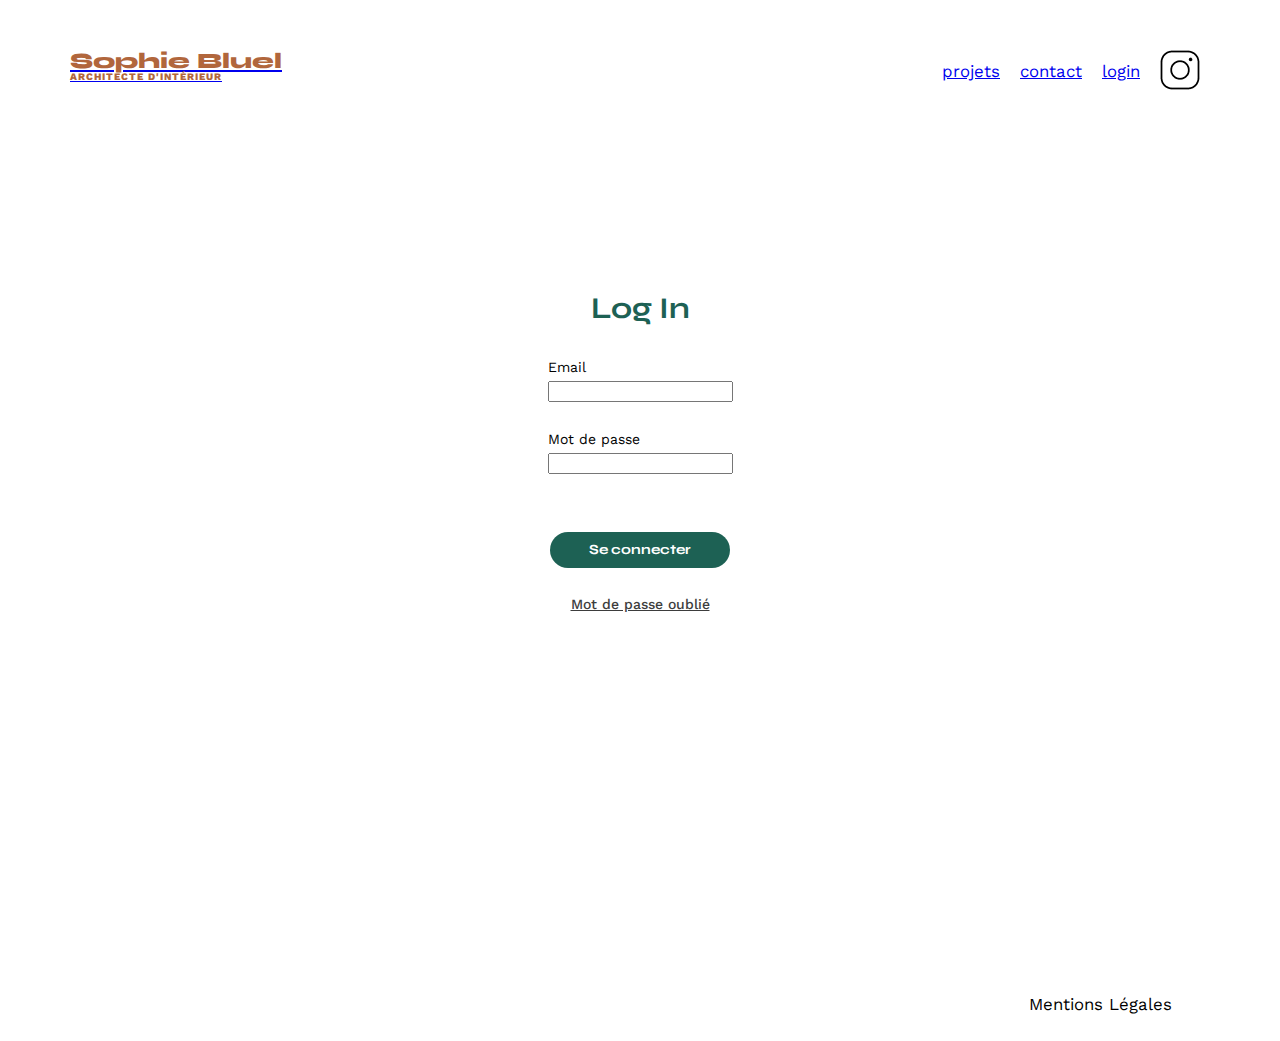
==== FrontEnd/login.html @ 217ebd16 "page login html css" ====
<!DOCTYPE html>
<html lang="fr">
  <head>
    <meta charset="UTF-8" />
    <title>Sophie Bluel - Architecte d'intérieur</title>
    <meta name="viewport" content="width=device-width, initial-scale=1.0" />
    <link rel="preconnect" href="https://fonts.googleapis.com" />
    <link rel="preconnect" href="https://fonts.gstatic.com" crossorigin />
    <link
      href="https://fonts.googleapis.com/css2?family=Syne:wght@700;800&family=Work+Sans&display=swap"
      rel="stylesheet"
    />
    <meta name="description" content="" />
    <link rel="stylesheet" href="./assets/style.css" />
  </head>
  <body>
    <header>
      <a href="index.html">
        <h1>Sophie Bluel <span>ARCHITECTE D'INTÉRIEUR</span></h1>
      </a>
      <nav>
        <ul>
          <li><a class="header_navLink" href="#">projets</a></li>
          <li><a class="header_navLink" href="#">contact</a></li>
          <li><a class="header_navLink" href="login.html">login</a></li>
          <li>
            <img
              class="instagramLogo"
              src="./assets/icons/instagram.png"
              alt="Instagram"
            />
          </li>
        </ul>
      </nav>
    </header>
    <main>
      <section class="logIn">
        <h2 class="logIn_title">Log In</h2>
        <form id="logIn" class="logIn_form" method="post">
          <label class="logIn_formLabel" for="email">Email</label>
          <input
            class="formInput logIn_formInput formInput_email"
            type="email"
            name="email"
            id="email"
          />
          <label class="logIn_formLabel" for="pass">Mot de passe</label>
          <input
            class="formInput logIn_formInput formInput_password"
            type="password"
            name="password"
            id="pass"
          />
          <div class="errorMessage"></div>
          <input class="logIn_button" type="submit" value="Se connecter" />
          <a href="#" class="forgotPassword">Mot de passe oublié</a>
        </form>
      </section>
    </main>

    <footer>
      <nav>
        <ul>
          <li>Mentions Légales</li>
        </ul>
      </nav>
    </footer>
    <script src="./assets/login.js"></script>
  </body>
</html>
---- FrontEnd/assets/style.css ----
/* http://meyerweb.com/eric/tools/css/reset/
   v2.0 | 20110126
   License: none (public domain)
*/

html,
body,
div,
span,
applet,
object,
iframe,
h1,
h2,
h3,
h4,
h5,
h6,
p,
blockquote,
pre,
a,
abbr,
acronym,
address,
big,
cite,
code,
del,
dfn,
em,
img,
ins,
kbd,
q,
s,
samp,
small,
strike,
strong,
sub,
sup,
tt,
var,
b,
u,
i,
center,
dl,
dt,
dd,
ol,
ul,
li,
fieldset,
form,
label,
legend,
table,
caption,
tbody,
tfoot,
thead,
tr,
th,
td,
article,
aside,
canvas,
details,
embed,
figure,
figcaption,
footer,
header,
hgroup,
menu,
nav,
output,
ruby,
section,
summary,
time,
mark,
audio,
video {
  margin: 0;
  padding: 0;
  border: 0;
  font-size: 100%;
  font: inherit;
  vertical-align: baseline;
}
/* HTML5 display-role reset for older browsers */
article,
aside,
details,
figcaption,
figure,
footer,
header,
hgroup,
menu,
nav,
section {
  display: block;
}
body {
  line-height: 1;
}
ol,
ul {
  list-style: none;
}
blockquote,
q {
  quotes: none;
}
blockquote:before,
blockquote:after,
q:before,
q:after {
  content: "";
  content: none;
}
table {
  border-collapse: collapse;
  border-spacing: 0;
}
/** end reset css**/
body {
  max-width: 1140px;
  margin: auto;
  font-family: "Work Sans";
  font-size: 14px;
}
header {
  display: flex;
  justify-content: space-between;
  margin: 50px 0;
}
section {
  margin: 50px 0;
}

h1 {
  display: flex;
  flex-direction: column;
  font-family: "Syne";
  font-size: 22px;
  font-weight: 800;
  color: #b1663c;
}

h1 > span {
  font-family: "Work Sans";
  font-size: 10px;
  letter-spacing: 0.1em;
}

h2 {
  font-family: "Syne";
  font-weight: 700;
  font-size: 30px;
  color: #1d6154;
}
nav ul {
  display: flex;
  align-items: center;
  list-style-type: none;
}
nav li {
  padding: 0 10px;
  font-size: 1.2em;
}

li:hover {
  color: #b1663c;
}
#introduction {
  display: flex;
  align-items: center;
}
#introduction figure {
  flex: 1;
}
#introduction img {
  display: block;
  margin: auto;
  width: 80%;
}

#introduction article {
  flex: 1;
}
#introduction h2 {
  margin-bottom: 1em;
}

#introduction p {
  margin-bottom: 0.5em;
}
#portfolio h2 {
  text-align: center;
  margin-bottom: 1em;
}
.gallery {
  width: 100%;
  display: grid;
  grid-template-columns: 1fr 1fr 1fr;
  grid-column-gap: 20px;
  grid-row-gap: 20px;
}

.gallery img {
  width: 100%;
}
#contact {
  width: 50%;
  margin: auto;
}
#contact > * {
  text-align: center;
}
#contact h2 {
  margin-bottom: 20px;
}
#contact form {
  text-align: left;
  margin-top: 30px;
  display: flex;
  flex-direction: column;
}

#contact input {
  height: 50px;
  font-size: 1.2em;
  border: none;
  box-shadow: 0px 4px 14px rgba(0, 0, 0, 0.09);
}
#contact label {
  margin: 2em 0 1em 0;
}
#contact textarea {
  border: none;
  box-shadow: 0px 4px 14px rgba(0, 0, 0, 0.09);
}

input[type="submit"] {
  font-family: "Syne";
  font-weight: 700;
  color: white;
  background-color: #1d6154;
  margin: 2em auto;
  width: 180px;
  text-align: center;
  border-radius: 60px;
}

footer nav ul {
  display: flex;
  justify-content: flex-end;
  margin: 2em;
}

/*************************** LOG IN *******************************/

.logIn {
  display: flex;
  flex-direction: column;
  align-items: center;
  width: 50%;
  margin: auto;
}

.logIn_title {
  margin-bottom: 37px;
  margin-top: 150px;
}

.logIn_form {
  display: flex;
  flex-direction: column;
}

.logIn_formLabel {
  margin-bottom: 7px;
}

.formInput_email {
  margin-bottom: 30px;
}

.logIn_button {
  cursor: pointer;
  font-family: "Syne";
  font-weight: 700;
  font-size: 14px;
  color: white;
  background-color: #1d6154;
  margin-top: 7px;
  margin-left: 100px;
  margin-right: 100px;
  margin-bottom: 28px;
  width: 180px;
  height: 36px;
  text-align: center;
  border-radius: 60px;
  border: none;
}

.logIn_button:hover {
  background-color: #0e2f28;
}

.forgotPassword {
  text-align: center;
  font-family: "Work Sans";
  font-size: 14px;
  font-weight: 500;
  color: #3d3d3d;
  line-height: 17px;
  margin-bottom: 355px;
}

.errorMessage {
  margin-top: 10px;
  margin-bottom: 20px;
  color: red;
  font-size: 13px;
}
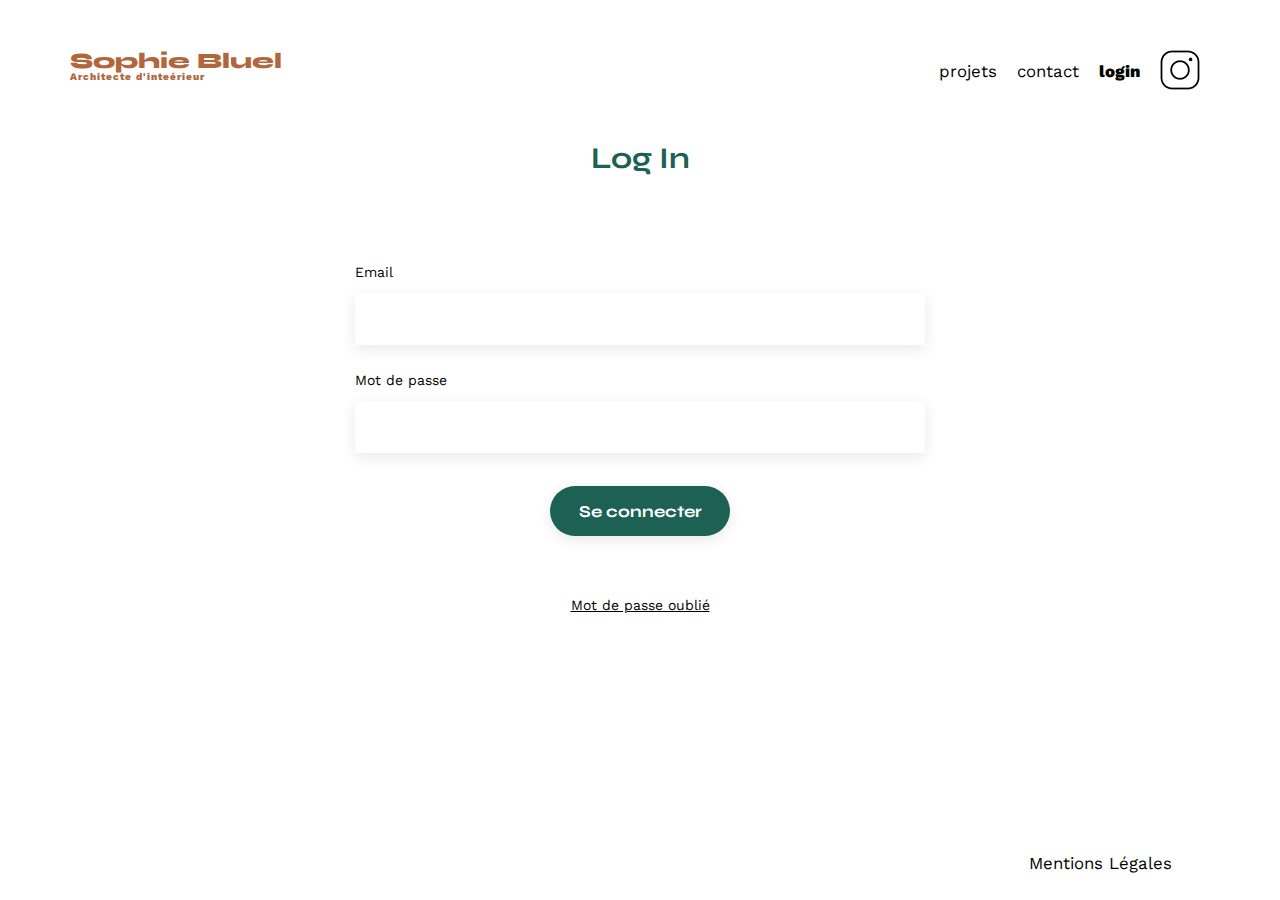
==== commit 3100af29: "retouches" ====
--- a/FrontEnd/login.html
+++ b/FrontEnd/login.html
@@ -1,70 +1,53 @@
 <!DOCTYPE html>
 <html lang="fr">
-  <head>
-    <meta charset="UTF-8" />
-    <title>Sophie Bluel - Architecte d'intérieur</title>
-    <meta name="viewport" content="width=device-width, initial-scale=1.0" />
-    <link rel="preconnect" href="https://fonts.googleapis.com" />
-    <link rel="preconnect" href="https://fonts.gstatic.com" crossorigin />
-    <link
-      href="https://fonts.googleapis.com/css2?family=Syne:wght@700;800&family=Work+Sans&display=swap"
-      rel="stylesheet"
-    />
-    <meta name="description" content="" />
-    <link rel="stylesheet" href="./assets/style.css" />
-  </head>
-  <body>
-    <header>
-      <a href="index.html">
-        <h1>Sophie Bluel <span>ARCHITECTE D'INTÉRIEUR</span></h1>
-      </a>
-      <nav>
-        <ul>
-          <li><a class="header_navLink" href="#">projets</a></li>
-          <li><a class="header_navLink" href="#">contact</a></li>
-          <li><a class="header_navLink" href="login.html">login</a></li>
-          <li>
-            <img
-              class="instagramLogo"
-              src="./assets/icons/instagram.png"
-              alt="Instagram"
-            />
-          </li>
-        </ul>
-      </nav>
-    </header>
-    <main>
-      <section class="logIn">
-        <h2 class="logIn_title">Log In</h2>
-        <form id="logIn" class="logIn_form" method="post">
-          <label class="logIn_formLabel" for="email">Email</label>
-          <input
-            class="formInput logIn_formInput formInput_email"
-            type="email"
-            name="email"
-            id="email"
-          />
-          <label class="logIn_formLabel" for="pass">Mot de passe</label>
-          <input
-            class="formInput logIn_formInput formInput_password"
-            type="password"
-            name="password"
-            id="pass"
-          />
-          <div class="errorMessage"></div>
-          <input class="logIn_button" type="submit" value="Se connecter" />
-          <a href="#" class="forgotPassword">Mot de passe oublié</a>
-        </form>
-      </section>
-    </main>
-
-    <footer>
-      <nav>
-        <ul>
-          <li>Mentions Légales</li>
-        </ul>
-      </nav>
-    </footer>
-    <script src="./assets/login.js"></script>
-  </body>
-</html>
+<head>
+    <meta charset="UTF-8">
+	<title>Sophie Bluel - Architecte d'intérieur</title>
+	<meta name="viewport" content="width=device-width, initial-scale=1.0">
+	<link rel="preconnect" href="https://fonts.googleapis.com">
+	<link rel="preconnect" href="https://fonts.gstatic.com" crossorigin>
+	<link href="https://fonts.googleapis.com/css2?family=Syne:wght@700;800&family=Work+Sans&display=swap" rel="stylesheet">
+	<meta name="description" content="">
+	<link rel="stylesheet" href="./assets/style.css">
+	<link rel="stylesheet" href="./assets/loginStyle.css">
+</head>
+<body>
+	<div id="page-content">
+		<header>
+			<h1>Sophie Bluel <span>Architecte d'inteérieur</span></h1> 
+			<nav>
+				<ul>
+					<li><a href="index.html#portfolio">projets</a></li>
+					<li><a href="index.html#contact">contact</a></li>
+					<li class="bold">login</li>
+					<li><img src="./assets/icons/instagram.png" alt="Instagram"></li>
+				</ul>
+			</nav>
+		</header>
+		<main>		
+			<section id="form">
+				<h2>Log In</h2><br>
+				<span id="login-error" class="bold">Identifiants invalides</span>
+				<form onsubmit="apiLogin(); return false;" method="post">
+					<label for="email">Email</label>
+					<input type="email" name="email" id="email">
+					<label for="password">Mot de passe</label>
+					<input type="password" password="email" id="password">
+					<input type="submit" style="cursor: pointer;" value="Se connecter" id="login-button">
+					<span class="underlined">Mot de passe oublié</span>
+				</form>
+				 
+			</section>
+		</main>
+	
+		<footer>
+			<nav>
+				<ul>
+					<li>Mentions Légales</li>
+				</ul>
+			</nav>
+		</footer>
+	</div>
+</body>
+<script src="assets/js/login.js"></script>
+</html>--- a/FrontEnd/assets/style.css
+++ b/FrontEnd/assets/style.css
@@ -1,3 +1,108 @@
+.modal {
+  display: none;
+  position: fixed;
+  z-index: 1;
+  left: 0;
+  top: 0;
+  width: 100%;
+  height: 100%;
+  overflow: auto;
+  background-color: rgb(0, 0, 0);
+  background-color: rgba(0, 0, 0, 0.4);
+}
+
+.modal-content {
+  background-color: #fefefe;
+  margin: 15% auto;
+  padding: 20px;
+  border: 1px solid #888;
+  /* width: 80%;  */
+  border-radius: 10px;
+}
+
+@media (min-width: 900px) {
+  .modal-content {
+    width: 50%;
+  }
+}
+
+@media (min-width: 1563px) {
+  .modal-content {
+    width: 32%;
+  }
+}
+
+.close {
+  color: #aaa;
+  float: right;
+  font-size: 28px;
+  font-weight: bold;
+}
+
+.close:hover,
+.close:focus {
+  color: black;
+  text-decoration: none;
+  cursor: pointer;
+}
+
+.back {
+  color: #aaa;
+  float: left;
+  font-size: 28px;
+  font-weight: bold;
+}
+
+.back:hover,
+.back:focus {
+  color: black;
+  text-decoration: none;
+  cursor: pointer;
+}
+
+.wrapper {
+  display: grid;
+  grid-template-columns: repeat(5, 1fr);
+  grid-gap: 10px;
+  grid-auto-rows: minmax(10px, auto);
+}
+
+.gallery-item {
+  width: 50px;
+}
+
+@media (min-width: 750px) {
+  .gallery-item {
+    width: 60px;
+  }
+}
+
+@media (min-width: 1200px) {
+  .gallery-item {
+    width: 80px;
+  }
+}
+
+.container {
+  position: relative;
+}
+
+.container img {
+  position: absolute;
+  top: 0;
+  right: 0;
+}
+
+.container::after {
+  content: "";
+  position: absolute;
+  top: 0;
+  right: 0;
+  height: 24px;
+  width: 24px;
+  background: url("images/trash.jpg");
+}
+
 /* http://meyerweb.com/eric/tools/css/reset/
    v2.0 | 20110126
    License: none (public domain)
@@ -105,7 +210,7 @@
 section {
   display: block;
 }
-body {
+#page-content {
   line-height: 1;
 }
 ol,
@@ -128,7 +233,7 @@
   border-spacing: 0;
 }
 /** end reset css**/
-body {
+#page-content {
   max-width: 1140px;
   margin: auto;
   font-family: "Work Sans";
@@ -263,69 +368,160 @@
   margin: 2em;
 }
 
-/*************************** LOG IN *******************************/
-
-.logIn {
-  display: flex;
-  flex-direction: column;
-  align-items: center;
-  width: 50%;
-  margin: auto;
-}
-
-.logIn_title {
-  margin-bottom: 37px;
-  margin-top: 150px;
-}
-
-.logIn_form {
-  display: flex;
-  flex-direction: column;
-}
-
-.logIn_formLabel {
-  margin-bottom: 7px;
-}
-
-.formInput_email {
-  margin-bottom: 30px;
-}
-
-.logIn_button {
-  cursor: pointer;
+.categories button {
+  display: inline-block;
+  border-color: #1d6154;
+  color: #1d6154;
+  background-color: #ffffff;
+  border: 1px solid;
+  text-align: center;
+  font-size: 16px;
+  padding-left: 20px;
+  padding-right: 20px;
+  padding-top: 10px;
+  padding-bottom: 10px;
+  transition: all 0.1s;
+  cursor: pointer;
+  margin: 5px;
+  border-radius: 19px;
+  text-decoration: none;
   font-family: "Syne";
   font-weight: 700;
-  font-size: 14px;
+}
+
+.wrap-categories {
+  display: flex;
+  justify-content: center;
+}
+
+.categories button:hover {
+  background-color: #1d6154;
   color: white;
-  background-color: #1d6154;
-  margin-top: 7px;
-  margin-left: 100px;
-  margin-right: 100px;
-  margin-bottom: 28px;
-  width: 180px;
-  height: 36px;
-  text-align: center;
-  border-radius: 60px;
+}
+
+.categories {
+  display: flex;
+  justify-content: center;
+  margin-bottom: 40px;
+}
+@media (max-width: 800px) {
+  .categories {
+    display: flex;
+    justify-content: center;
+    flex-direction: column;
+  }
+}
+
+a {
+  text-decoration: none;
+  color: inherit;
+}
+
+#black-band {
+  width: 100%;
+  min-height: 55px;
+  background-color: black;
+  text-align: center;
+  font-family: "Work Sans";
+  display: none;
+}
+
+.black-band-content {
+  padding: 25px;
+  display: flex;
+  flex-direction: row;
+  text-align: center;
+  align-items: center;
+  justify-content: center;
+}
+@media only screen and (max-width: 600px) {
+  .black-band-content {
+    flex-direction: column;
+  }
+}
+@media only screen and (max-width: 600px) {
+  .publier {
+    display: none;
+  }
+}
+
+.publier {
+  cursor: pointer;
+}
+
+.buttonEdition {
+  cursor: pointer;
+  display: none;
+}
+
+.buttonEdition:hover {
+  text-decoration: underline;
+}
+
+.delete-container {
+  display: flex;
+  align-items: flex-start;
+  position: relative;
+  font-weight: bold;
+  z-index: 10;
+}
+
+.delete {
+  color: red;
+  font-size: 17px;
+  font-weight: bold;
+  cursor: pointer;
+  margin-left: -10px;
+}
+
+.delete-all {
+  color: red;
+  font-family: "Syne";
+  cursor: pointer;
+}
+
+.delete-all:hover {
+  text-decoration: underline;
+}
+
+#addphoto {
+  width: 77%;
+  margin: auto;
+}
+#addphoto > * {
+  text-align: center;
+}
+#addphoto h2 {
+  margin-bottom: 20px;
+}
+#addphoto form {
+  text-align: left;
+  margin-top: 30px;
+  display: flex;
+  flex-direction: column;
+}
+
+#addphoto input {
+  height: 50px;
+  font-size: 1.2em;
   border: none;
-}
-
-.logIn_button:hover {
-  background-color: #0e2f28;
-}
-
-.forgotPassword {
-  text-align: center;
-  font-family: "Work Sans";
-  font-size: 14px;
-  font-weight: 500;
-  color: #3d3d3d;
-  line-height: 17px;
-  margin-bottom: 355px;
-}
-
-.errorMessage {
-  margin-top: 10px;
-  margin-bottom: 20px;
-  color: red;
-  font-size: 13px;
-}
+  box-shadow: 0px 4px 14px rgba(0, 0, 0, 0.09);
+}
+
+#addphoto select {
+  height: 50px;
+  font-size: 1.2em;
+  border: none;
+  box-shadow: 0px 4px 14px rgba(0, 0, 0, 0.09);
+}
+
+#addphoto label {
+  margin: 2em 0 1em 0;
+}
+#addphoto textarea {
+  border: none;
+  box-shadow: 0px 4px 14px rgba(0, 0, 0, 0.09);
+}
+#addphoto input[type="submit"] {
+  background-color: #a7a7a7;
+}
--- a/FrontEnd/assets/loginStyle.css
+++ b/FrontEnd/assets/loginStyle.css
@@ -0,0 +1,55 @@
+#form {
+	width: 50%;
+    margin: auto;
+}
+#form > * {
+	text-align: center;
+
+}
+#form h2{
+	margin-bottom: 20px;
+}
+#form form {
+	text-align: left;
+	margin-top:30px;
+	display: flex;
+	flex-direction: column;
+}
+
+#form input {
+	height: 50px;
+	font-size: 1.2em;
+	border: none;
+	box-shadow: 0px 4px 14px rgba(0, 0, 0, 0.09);
+}
+#form label {
+	margin: 2em 0 1em 0;
+}
+#form textarea {
+	border: none;
+	box-shadow: 0px 4px 14px rgba(0, 0, 0, 0.09);
+}
+#page-content{
+    min-height: 100vh;
+    display: flex;
+    flex-direction: column;
+}
+main {
+    flex-grow: 1; 
+}
+
+.underlined{
+    text-decoration: underline;
+    text-align: center;
+    margin: 2em auto;
+	width: 100%;
+}
+.bold{
+    font-weight: 800;
+}
+
+#login-error{
+    display: none;
+    color: red;
+	font-size: large;
+}